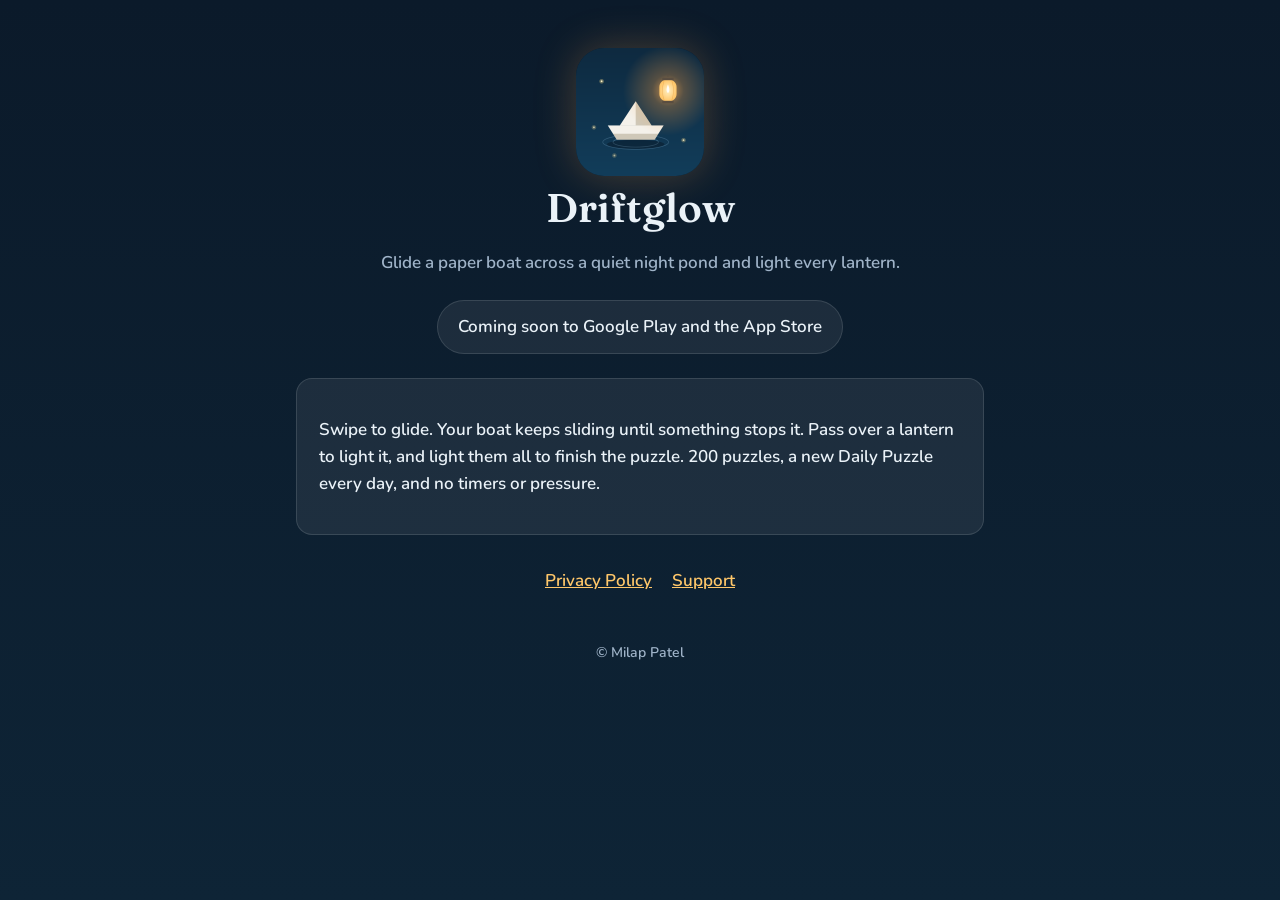
==== index.html @ 319fec70 "Driftglow website: home, privacy policy, support, app-ads.txt Co-Authored-By: Claude Opus 5.5 <norep" ====
<!doctype html>
<html lang="en">
<head>
  <meta charset="utf-8" />
  <meta name="viewport" content="width=device-width, initial-scale=1" />
  <title>Driftglow</title>
  <meta name="description" content="Glide a paper boat across a night pond and light every lantern. A calm sliding puzzle game." />
  <link rel="icon" href="icon.png" />
  <link rel="stylesheet" href="styles.css" />
</head>
<body>
  <main>
    <div class="hero">
      <img src="icon.png" alt="Driftglow app icon" />
      <h1>Driftglow</h1>
      <p class="dim">Glide a paper boat across a quiet night pond and light every lantern.</p>
      <div class="badges">
        <!-- Swap this for store badges and links once the listings are live. -->
        <span class="badge">Coming soon to Google Play and the App Store</span>
      </div>
    </div>
    <div class="card">
      <p>Swipe to glide. Your boat keeps sliding until something stops it. Pass over a lantern to light it, and light them all to finish the puzzle. 200 puzzles, a new Daily Puzzle every day, and no timers or pressure.</p>
    </div>
    <nav><a href="privacy.html">Privacy Policy</a><a href="support.html">Support</a></nav>
    <footer>© Milap Patel</footer>
  </main>
</body>
</html>
---- styles.css ----
@font-face { font-family: 'Fraunces'; font-weight: 600; font-display: swap; src: url('fonts/fraunces-latin-600-normal.woff2') format('woff2'); }
@font-face { font-family: 'Nunito'; font-weight: 600; font-display: swap; src: url('fonts/nunito-latin-600-normal.woff2') format('woff2'); }
:root { --bg: #0B1A2A; --deep: #0E2436; --text: #EAF2F8; --dim: #9FB3C8; --accent: #FFC76A; --panel: rgba(255,255,255,0.07); --border: rgba(255,255,255,0.12); color-scheme: dark; }
* { box-sizing: border-box; }
html { background: var(--deep); }
body { margin: 0; min-height: 100vh; background: linear-gradient(180deg, var(--bg) 0, var(--deep) 900px) var(--deep); color: var(--text); font: 600 17px/1.6 'Nunito', system-ui, sans-serif; overflow-wrap: anywhere; }
main { max-width: 720px; margin: 0 auto; padding: 48px 16px 64px; }
h1, h2 { font-family: 'Fraunces', Georgia, serif; font-weight: 600; line-height: 1.2; }
h1 { font-size: 40px; margin: 0 0 8px; }
h2 { font-size: 22px; margin: 32px 0 8px; }
a { color: var(--accent); }
.dim { color: var(--dim); }
.card { background: var(--panel); border: 1px solid var(--border); border-radius: 16px; padding: 20px 22px; margin: 16px 0; }
.hero { text-align: center; }
.hero img { width: 128px; height: 128px; border-radius: 28px; box-shadow: 0 0 40px rgba(255,170,80,0.25); }
.badges { display: flex; gap: 12px; justify-content: center; flex-wrap: wrap; margin: 24px 0; }
.badge { display: inline-block; padding: 12px 20px; border-radius: 999px; border: 1px solid var(--border); background: var(--panel); color: var(--text); text-decoration: none; }
nav { display: flex; gap: 20px; justify-content: center; margin-top: 32px; }
footer { text-align: center; color: var(--dim); font-size: 14px; margin-top: 48px; }
ul { padding-left: 20px; }
li { margin: 6px 0; }
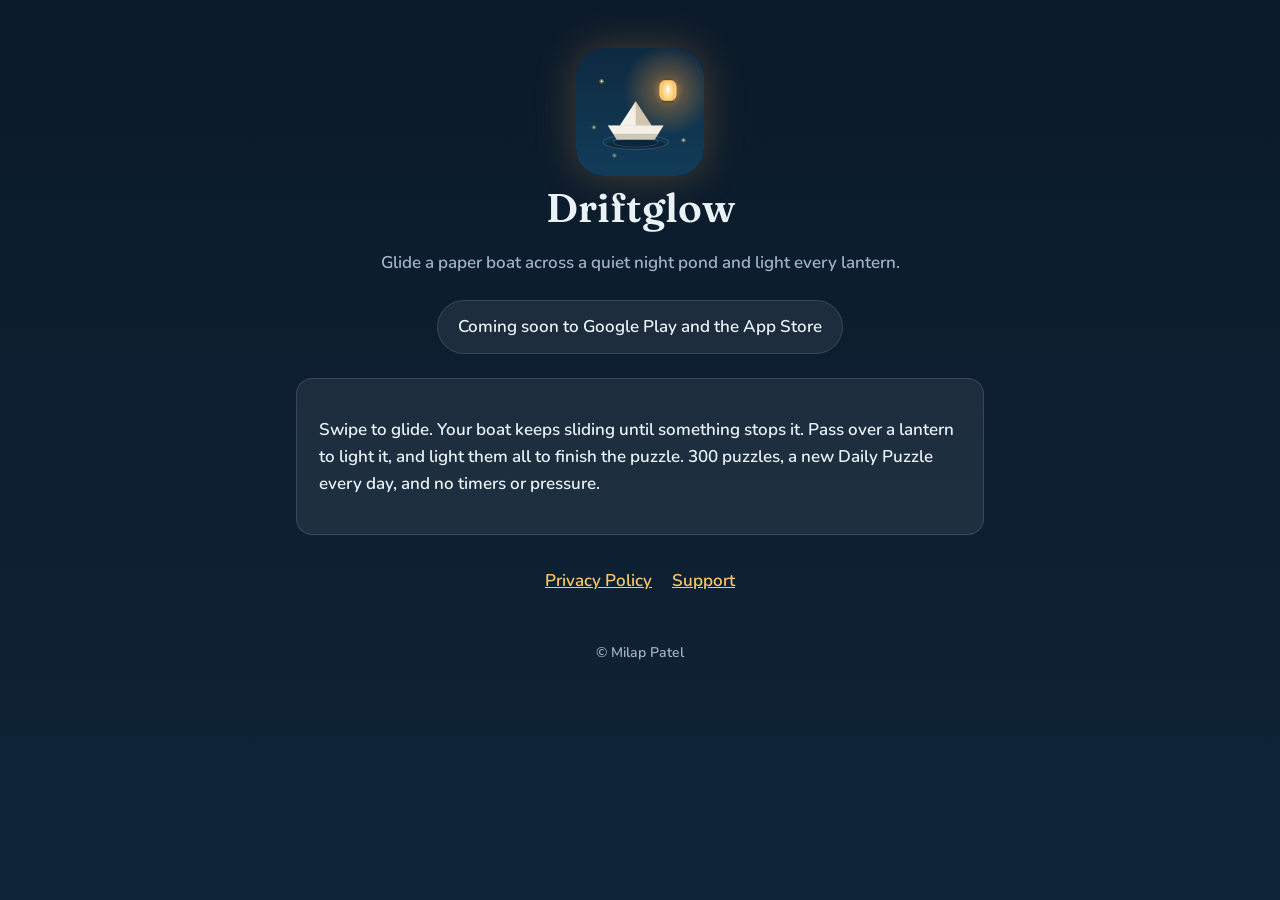
==== commit 9ffca101: "Site: 300 puzzles Co-Authored-By: Claude Opus 5.5 <noreply@anthropic.com> Claude-Session: https://cl" ====
--- a/index.html
+++ b/index.html
@@ -20,7 +20,7 @@
       </div>
     </div>
     <div class="card">
-      <p>Swipe to glide. Your boat keeps sliding until something stops it. Pass over a lantern to light it, and light them all to finish the puzzle. 200 puzzles, a new Daily Puzzle every day, and no timers or pressure.</p>
+      <p>Swipe to glide. Your boat keeps sliding until something stops it. Pass over a lantern to light it, and light them all to finish the puzzle. 300 puzzles, a new Daily Puzzle every day, and no timers or pressure.</p>
     </div>
     <nav><a href="privacy.html">Privacy Policy</a><a href="support.html">Support</a></nav>
     <footer>© Milap Patel</footer>
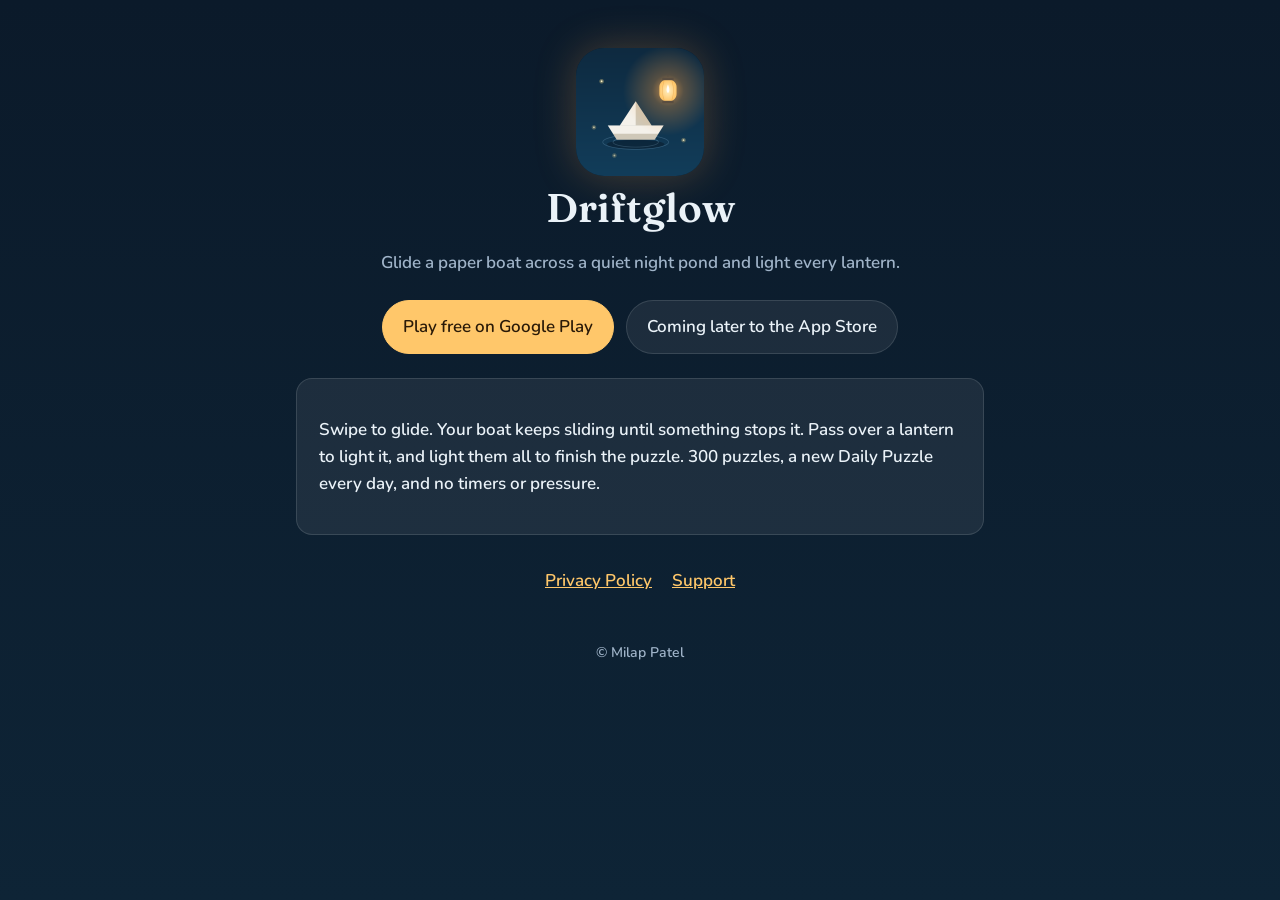
==== commit cedd6628: "Site: Google Play link for launch Co-Authored-By: Claude Opus 5.5 <noreply@anthropic.com> Claude-Ses" ====
--- a/index.html
+++ b/index.html
@@ -15,8 +15,8 @@
       <h1>Driftglow</h1>
       <p class="dim">Glide a paper boat across a quiet night pond and light every lantern.</p>
       <div class="badges">
-        <!-- Swap this for store badges and links once the listings are live. -->
-        <span class="badge">Coming soon to Google Play and the App Store</span>
+        <a class="badge play" href="https://play.google.com/store/apps/details?id=com.milappatel.driftglow">Play free on Google Play</a>
+        <span class="badge">Coming later to the App Store</span>
       </div>
     </div>
     <div class="card">
--- a/styles.css
+++ b/styles.css
@@ -15,6 +15,7 @@
 .hero img { width: 128px; height: 128px; border-radius: 28px; box-shadow: 0 0 40px rgba(255,170,80,0.25); }
 .badges { display: flex; gap: 12px; justify-content: center; flex-wrap: wrap; margin: 24px 0; }
 .badge { display: inline-block; padding: 12px 20px; border-radius: 999px; border: 1px solid var(--border); background: var(--panel); color: var(--text); text-decoration: none; }
+.badge.play { background: #ffc76a; border-color: #ffc76a; color: #2a1a08; font-weight: 700; }
 nav { display: flex; gap: 20px; justify-content: center; margin-top: 32px; }
 footer { text-align: center; color: var(--dim); font-size: 14px; margin-top: 48px; }
 ul { padding-left: 20px; }
